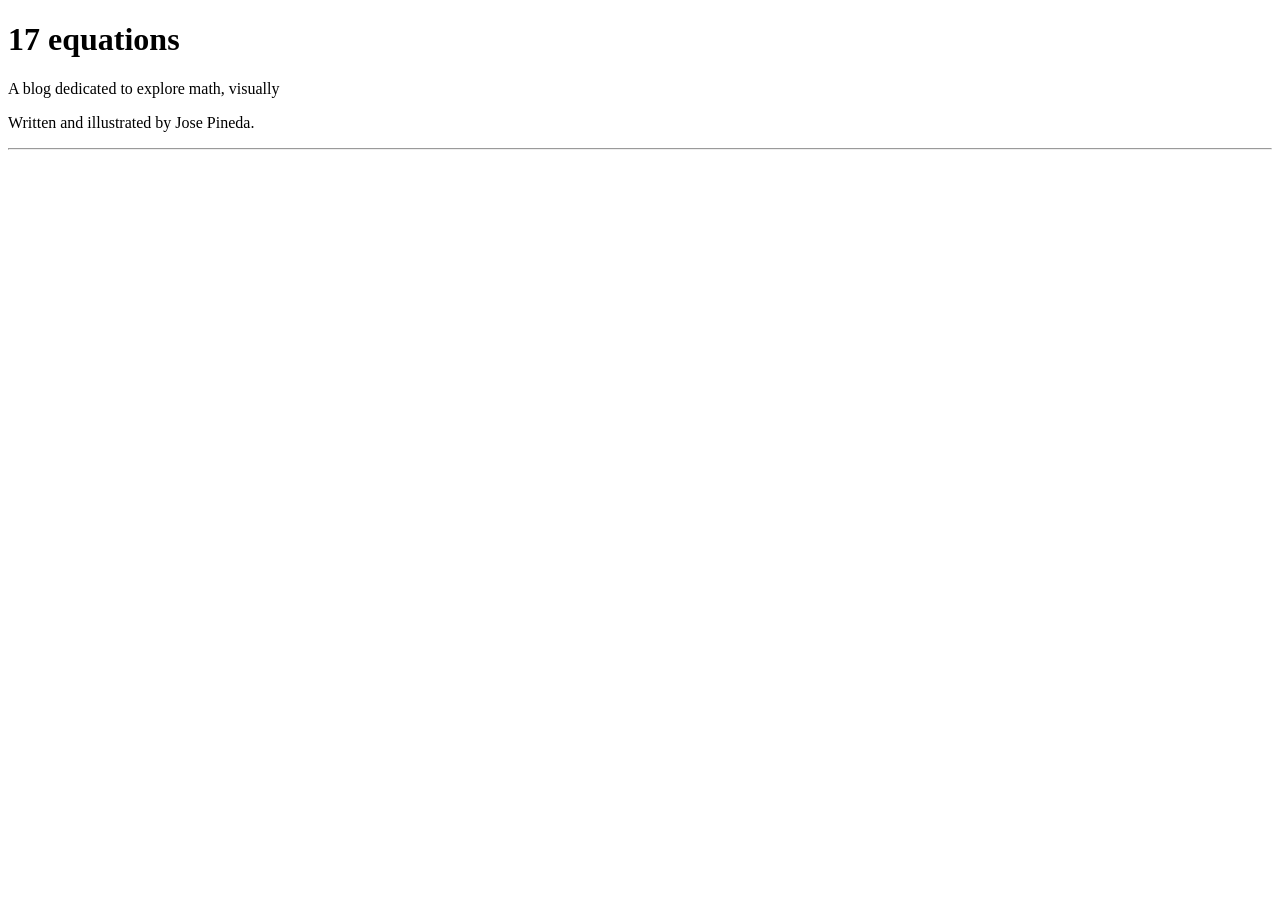
==== index.html @ a9cfc446 "Add project skeleton" ====
<!DOCTYPE html>
<html lang="en">
<head>
    <meta charset="UTF-8">
    <meta name="viewport" content="width=device-width, initial-scale=1.0">
    <title>Document</title>
    <link rel="stylesheets" href="./style.css">
</head>

<body>
    <header>
        <h1>17 equations</h1>
        <p> A blog dedicated to explore math, visually</p>
        <p>Written and illustrated by Jose Pineda.</p>
        <hr></hr>
    </header>
    <main>
        
    </main>
</body>
</html>
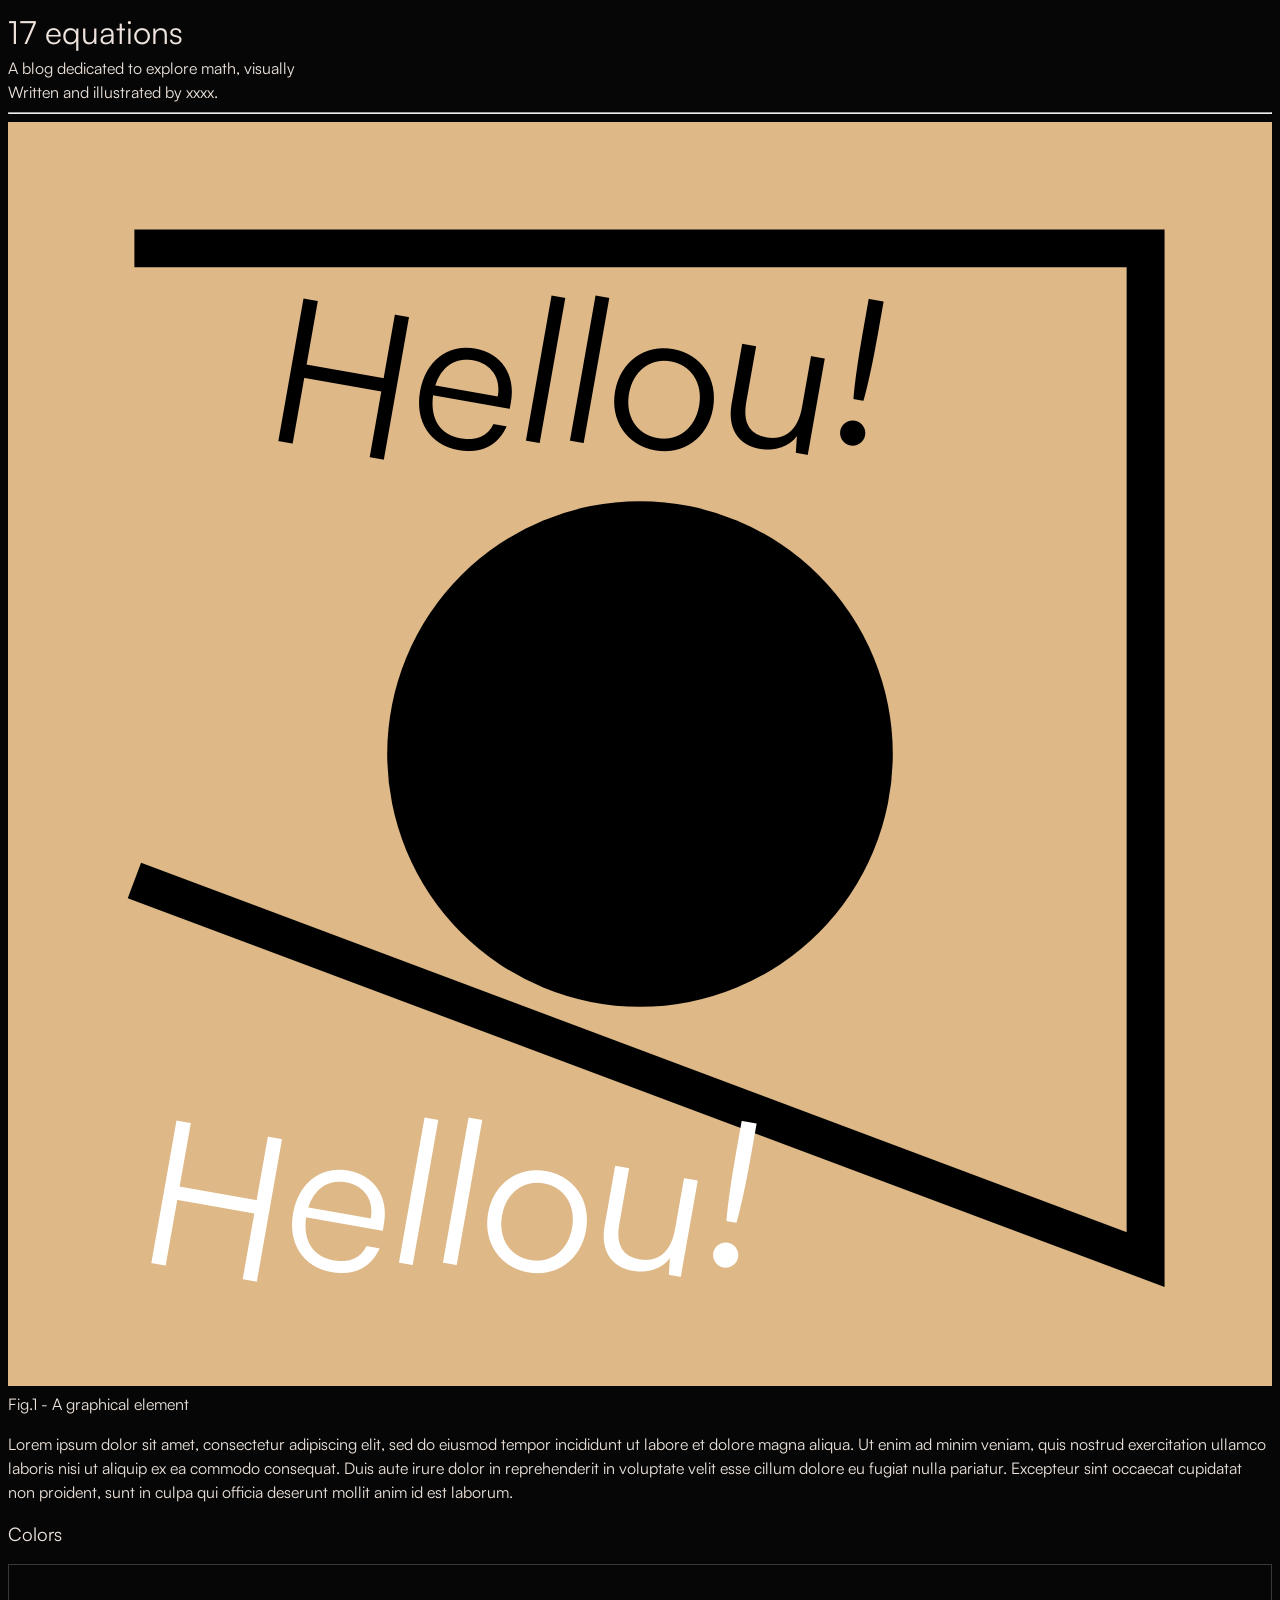
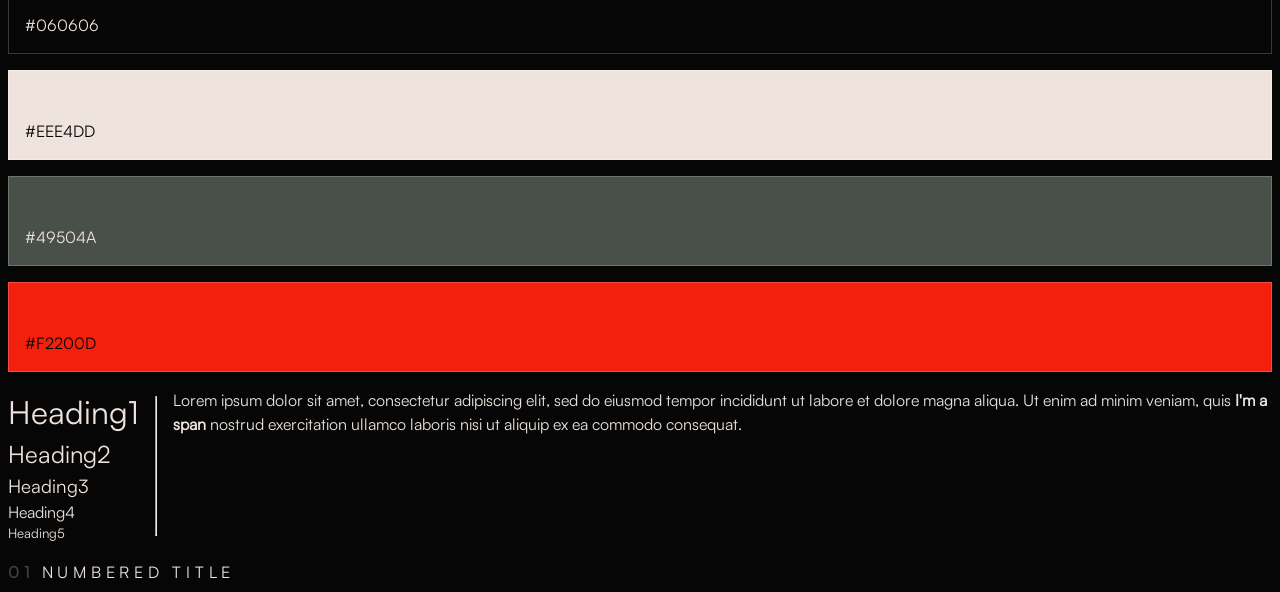
==== commit 9df1889e: "updating design system" ====
--- a/index.html
+++ b/index.html
@@ -4,18 +4,73 @@
     <meta charset="UTF-8">
     <meta name="viewport" content="width=device-width, initial-scale=1.0">
     <title>Document</title>
-    <link rel="stylesheets" href="./style.css">
+    <link rel="stylesheet" href="./style.css">
 </head>
 
 <body>
     <header>
         <h1>17 equations</h1>
         <p> A blog dedicated to explore math, visually</p>
-        <p>Written and illustrated by Jose Pineda.</p>
+        <p>Written and illustrated by xxxx.</p>
         <hr></hr>
     </header>
-    <main>
-        
+    <main class="grid">
+        <figure>
+            <svg xmlns="http://www.w3.org/2000/svg" viewBox="0 0 100 100">
+                <rect x=0 y=0 width=100 height=100 fill="burlywood"/>
+                <path d="M 10 10 H 90 V 90 L 10 60" fill="transparent" stroke="black" stroke-width="3"/>
+                <circle cx=50 cy=50 r=20 class="svg-circle"/>
+                <g class="svg-text-group">
+                <text x="20" y="25" rotate="10" id="hello-text">Hellou!</text>
+                <use href="#hello-text" x="-10" y="65" fill="white"/>
+                </g>
+            </svg>
+            <figcaption>Fig.1 - A graphical element</figcaption>
+        </figure>
+
+        <p>
+            Lorem ipsum dolor sit amet, consectetur adipiscing elit, sed do eiusmod
+            tempor incididunt ut labore et dolore magna aliqua. Ut enim ad minim
+            veniam, quis nostrud exercitation ullamco laboris nisi ut aliquip ex
+            ea commodo consequat. Duis aute irure dolor in reprehenderit in 
+            voluptate velit esse cillum dolore eu fugiat nulla pariatur. 
+            Excepteur sint occaecat cupidatat non proident, sunt in culpa 
+            qui officia deserunt mollit anim id est laborum.
+        </p>
+
+        <div class="grid">
+            <h3>Colors</h3>
+            <div class="bg-dark text-white" style="padding: 3rem 1rem 1rem; border: 1px solid rgba(255, 255, 255, 0.2)">
+                #060606
+            </div>
+            <div class="bg-white text-dark" style="padding: 3rem 1rem 1rem; border: 1px solid rgba(255, 255, 255, 0.2)">
+                #EEE4DD
+            </div>
+            <div class="bg-accent01 text-white" style="padding: 3rem 1rem 1rem; border: 1px solid rgba(255, 255, 255, 0.2)">
+                #49504A
+            </div>
+            <div class="bg-accent02 text-dark" style="padding: 3rem 1rem 1rem; border: 1px solid rgba(255, 255, 255, 0.2)">
+                #F2200D
+            </div>
+        </div>
+
+        <div class="flex">
+            <div>
+                <h1>Heading1</h1>
+                <h2>Heading2</h2>
+                <h3>Heading3</h3>
+                <h4>Heading4</h4>
+                <h5>Heading5</h5>
+            </div>
+            <hr></hr>
+            <div>
+                <p>Lorem ipsum dolor sit amet, consectetur adipiscing elit, sed do eiusmod tempor incididunt ut labore et dolore magna aliqua. Ut enim ad minim veniam, quis<span> I'm a span </span>nostrud exercitation ullamco laboris nisi ut aliquip ex ea commodo consequat.</p>
+            </div>
+        </div>
+
+        <div>
+            <p class="numbered-title"> <span>01</span>numbered title</p>
+        </div>
     </main>
 </body>
 </html>
--- a/style.css
+++ b/style.css
@@ -0,0 +1,190 @@
+@import url('./css/satoshi.css');
+
+/* ------------------- */
+/* Custom properties   */
+/* ------------------- */
+
+:root {
+    --clr-dark: 0 0% 2.5%;
+    --clr-accent01: 130 5% 30%;
+    --clr-accent02: 5 90% 50%;
+    --clr-white: 25 32% 90%;
+
+    /* font-sizes */
+    --fs-900: clamp(5rem, 8vw + 1rem, 9.375rem);
+    --fs-800: 3.5rem;
+    --fs-700: 1.5rem;
+    --fs-600: 1rem;
+    --fs-500: 1rem;
+    --fs-400: 0.9375rem;
+    --fs-300: 1rem;
+    --fs-200: 0.875rem;
+
+    /* font families */
+    --ff-satoshi: 'Satoshi-Regular', sans-serif;
+
+}
+
+/* ------------------- */
+/* Reset               */
+/* ------------------- */
+
+/* https://piccalil.li/blog/a-modern-css-reset/ */
+
+/* Box sizing */
+*,
+*::before,
+*::after {
+    box-sizing: border-box;
+}
+
+/* Reset margins */
+body,
+h1,
+h2,
+h3,
+h4,
+h5,
+p,
+figure,
+picture {
+    margin: 0; 
+}
+
+h1,
+h2,
+h3,
+h4,
+h5,
+h6,
+p {
+    font-weight: 400;
+}
+
+/* set up the body */
+body {
+    background-color: hsl( var(--clr-dark) );
+    color: hsl( var(--clr-white) );
+    font-family: var(--ff-satoshi);
+    font-size: var(--fs-500);
+    line-height: 1.5;
+    min-height: 100vh;
+    padding: 0.5em;
+}
+
+/* make images easier to work with */
+img,
+picture {
+    max-width: 100%;
+    display: block;
+}
+
+/* make form elements easier to work with */
+input,
+button,
+textarea,
+select {
+    font: inherit;
+}
+
+/* remove animations for people who've turned them off */
+@media (prefers-reduced-motion: reduce) {  
+  *,
+  *::before,
+  *::after {
+    animation-duration: 0.01ms !important;
+    animation-iteration-count: 1 !important;
+    transition-duration: 0.01ms !important;
+    scroll-behavior: auto !important;
+  }
+}
+
+/* ------------------- */
+/* Utility classes     */
+/* ------------------- */
+
+.flex {
+    display: flex;
+    gap: var(--gap, 1rem);
+}
+
+.grid {
+    display: grid;
+    gap: var(--gap, 1rem);
+}
+
+.flow > *:where(:not(:first-child)){
+    margin-top: 1rem;
+}
+
+.container {
+    padding-inline: 2em;
+    margin-inline: auto;
+    max-width: 80rem;
+}
+
+.sr-only {
+  position: absolute; 
+  width: 1px;
+  height: 1px;
+  padding: 0;
+  margin: -1px; 
+  overflow: hidden;
+  clip: rect(0, 0, 0, 0);
+  white-space: nowrap; /* added line */
+  border: 0;
+}
+
+/* colors */
+
+.bg-dark { background-color: hsl( var(--clr-dark) );}
+.bg-accent01 { background-color: hsl( var(--clr-accent01) );}
+.bg-accent02 { background-color: hsl( var(--clr-accent02) );}
+.bg-white { background-color: hsl( var(--clr-white) );}
+
+.text-dark { color: hsl( var(--clr-dark) );}
+.text-accent01 { color: hsl( var(--clr-accent01) );}
+.text-accent02 { color: hsl( var(--clr-accent02) );}
+.text-white { color: hsl( var(--clr-white) );}
+
+/* typography */
+
+.ff-satoshi { font-family: var(--ff-satoshi); }
+
+.letter-spacing-1 { letter-spacing: 4.75px; } 
+.letter-spacing-2 { letter-spacing: 2.7px; } 
+.letter-spacing-3 { letter-spacing: 2.35px; } 
+.uppercase { text-transform: uppercase; }
+
+.fs-900 { font-size: var(--fs-900); }
+.fs-800 { font-size: var(--fs-800); }
+.fs-700 { font-size: var(--fs-700); }
+.fs-600 { font-size: var(--fs-600); }
+.fs-500 { font-size: var(--fs-500); }
+.fs-400 { font-size: var(--fs-400); }
+.fs-300 { font-size: var(--fs-300); }
+.fs-200 { font-size: var(--fs-200); }
+
+.fs-900,
+.fs-800,
+.fs-700,
+.fs-600 {
+    line-height: 1.1;
+}
+
+.numbered-title {
+    font-family: var(--ff-satoshi);
+    font-size: var(--fs-500);
+    text-transform: uppercase;
+    letter-spacing: 4.75px;
+}
+
+.numbered-title span {
+    margin-right: .5em;
+    font-weight: 700;
+    color: hsl( var(--clr-white) / .25);
+}
+
+p span {
+    font-weight: 600;
+}
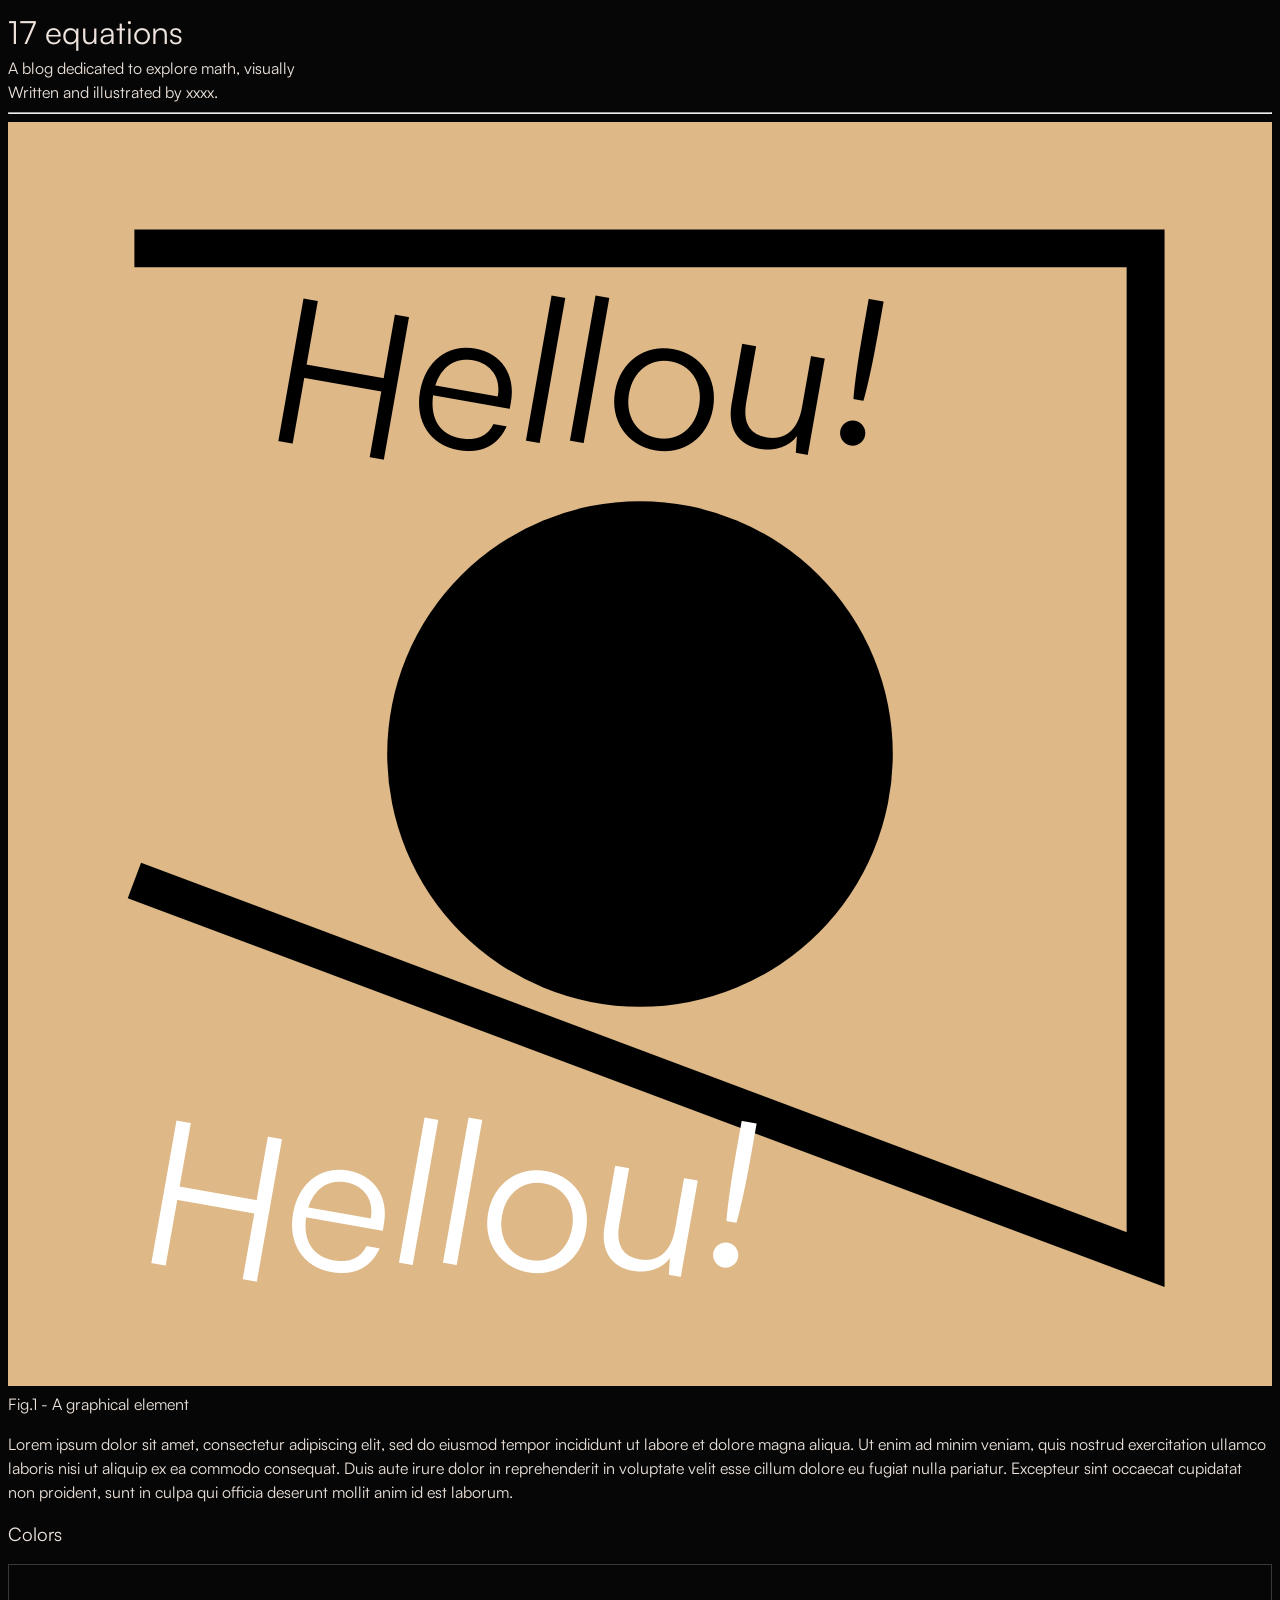
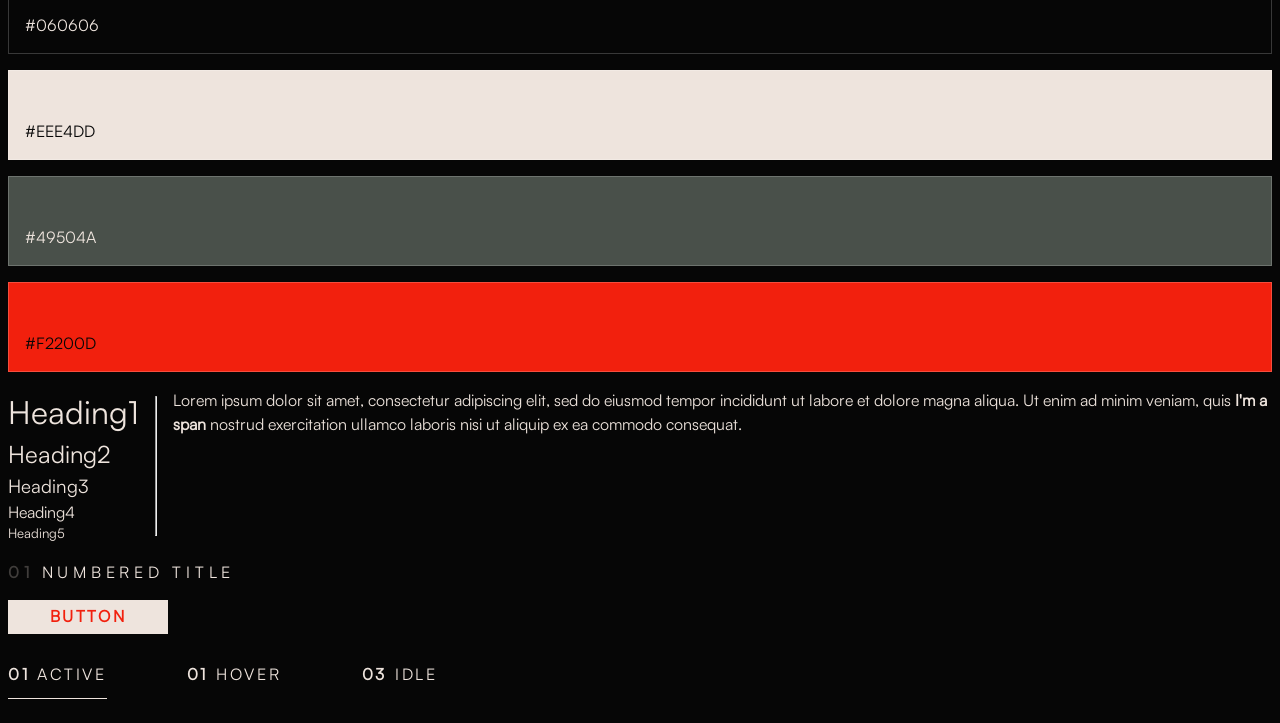
==== commit 33d114bd: "Add standard button and navbar to the design system" ====
--- a/index.html
+++ b/index.html
@@ -71,6 +71,24 @@
         <div>
             <p class="numbered-title"> <span>01</span>numbered title</p>
         </div>
+
+        <div>
+            <a href="#" class="standard-button letter-spacing-3 uppercase fs-600 bg-white text-accent02">Button</a>
+        </div>
+
+        <div>
+            <nav>
+                <ul class="primary-navigation underline-indicators flex">
+                    <li class="active"><a class="uppercase text-white letter-spacing-2" href="#"><span>01</span>Active</a></li>
+                    <li class="hover"><a class="uppercase text-white letter-spacing-2" href="#"><span>01</span>Hover</a></li>
+                    <li class="idle"><a class="uppercase text-white letter-spacing-2" href="#"><span>03</span>Idle</a></li>
+                </ul>
+            </nav>
+        </div>
+
+        <div>
+            
+        </div>
     </main>
 </body>
 </html>
--- a/style.css
+++ b/style.css
@@ -188,3 +188,55 @@
 p span {
     font-weight: 600;
 }
+
+/* ------------------- */
+/* Components         */
+/* ------------------- */
+
+.standard-button {
+    display: grid;
+    place-items: center;
+    padding: .5em 1em;
+    text-decoration: none;
+    width: 10em;
+    font-weight: 700;
+}
+
+.standard-button:hover{
+    background-color: hsl(var(--clr-accent02));
+    color: hsl(var(--clr-white));
+    transform: scale(1.05);
+    transition: transform  100ms ease-in-out;
+}
+
+.primary-navigation{
+    --gap: 5rem;
+    list-style: none;
+    padding: 0;
+    margin: 0;
+}
+
+.primary-navigation a {
+    text-decoration: none;
+}
+
+.primary-navigation a > span {
+    font-weight: 800;
+    margin-right: .5em;
+}
+
+.underline-indicators > * {
+    padding: var(--underline-gap, 0.75rem) 0;
+    border-bottom: .1rem solid hsl(var(--clr-white)/0);
+}
+
+.underline-indicators > *:hover,
+.underline-indicators > *:focus{
+    border-color: hsl( var(--clr-white) / .5);
+}
+
+.underline-indicators > .active{
+    border-color: hsl( var(--clr-white) / 1);
+}
+
+/* Hour course 1:44h */
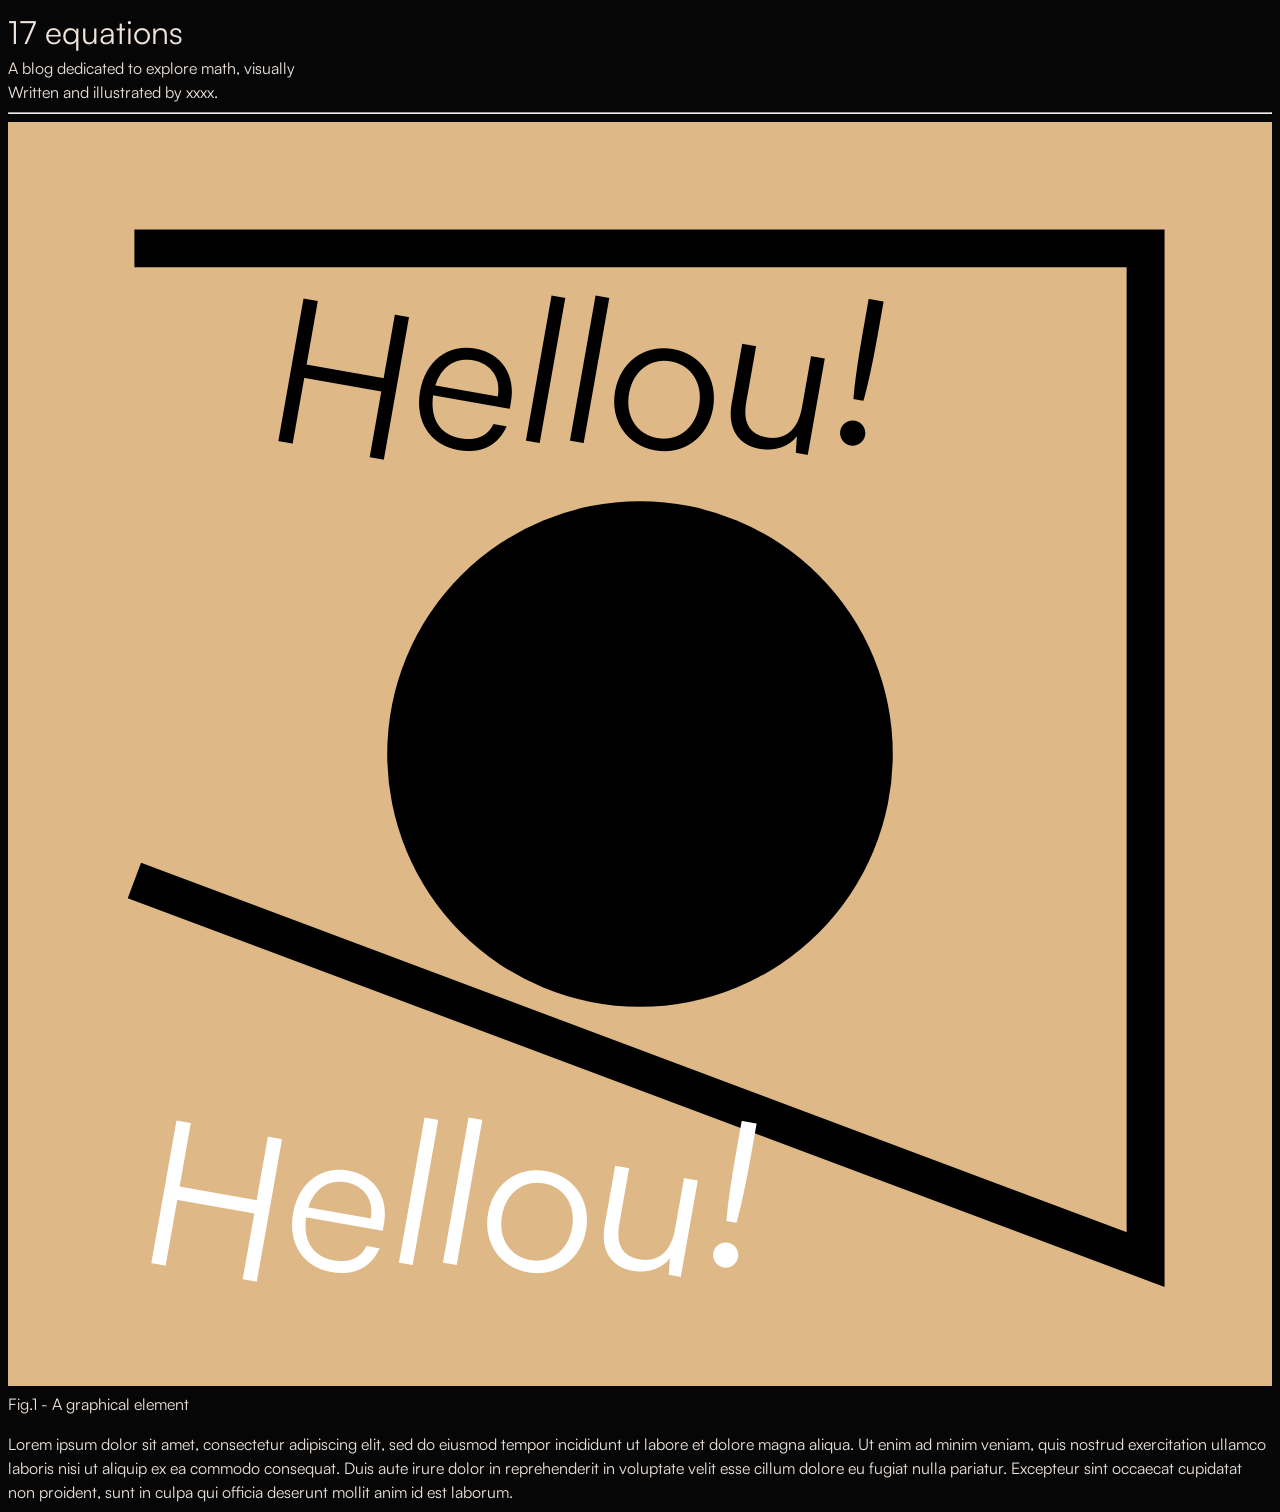
==== commit 7449e322: "prepared a base for the design system" ====
--- a/index.html
+++ b/index.html
@@ -37,58 +37,6 @@
             Excepteur sint occaecat cupidatat non proident, sunt in culpa 
             qui officia deserunt mollit anim id est laborum.
         </p>
-
-        <div class="grid">
-            <h3>Colors</h3>
-            <div class="bg-dark text-white" style="padding: 3rem 1rem 1rem; border: 1px solid rgba(255, 255, 255, 0.2)">
-                #060606
-            </div>
-            <div class="bg-white text-dark" style="padding: 3rem 1rem 1rem; border: 1px solid rgba(255, 255, 255, 0.2)">
-                #EEE4DD
-            </div>
-            <div class="bg-accent01 text-white" style="padding: 3rem 1rem 1rem; border: 1px solid rgba(255, 255, 255, 0.2)">
-                #49504A
-            </div>
-            <div class="bg-accent02 text-dark" style="padding: 3rem 1rem 1rem; border: 1px solid rgba(255, 255, 255, 0.2)">
-                #F2200D
-            </div>
-        </div>
-
-        <div class="flex">
-            <div>
-                <h1>Heading1</h1>
-                <h2>Heading2</h2>
-                <h3>Heading3</h3>
-                <h4>Heading4</h4>
-                <h5>Heading5</h5>
-            </div>
-            <hr></hr>
-            <div>
-                <p>Lorem ipsum dolor sit amet, consectetur adipiscing elit, sed do eiusmod tempor incididunt ut labore et dolore magna aliqua. Ut enim ad minim veniam, quis<span> I'm a span </span>nostrud exercitation ullamco laboris nisi ut aliquip ex ea commodo consequat.</p>
-            </div>
-        </div>
-
-        <div>
-            <p class="numbered-title"> <span>01</span>numbered title</p>
-        </div>
-
-        <div>
-            <a href="#" class="standard-button letter-spacing-3 uppercase fs-600 bg-white text-accent02">Button</a>
-        </div>
-
-        <div>
-            <nav>
-                <ul class="primary-navigation underline-indicators flex">
-                    <li class="active"><a class="uppercase text-white letter-spacing-2" href="#"><span>01</span>Active</a></li>
-                    <li class="hover"><a class="uppercase text-white letter-spacing-2" href="#"><span>01</span>Hover</a></li>
-                    <li class="idle"><a class="uppercase text-white letter-spacing-2" href="#"><span>03</span>Idle</a></li>
-                </ul>
-            </nav>
-        </div>
-
-        <div>
-            
-        </div>
     </main>
 </body>
 </html>
--- a/style.css
+++ b/style.css
@@ -6,7 +6,7 @@
 
 :root {
     --clr-dark: 0 0% 2.5%;
-    --clr-accent01: 130 5% 30%;
+    --clr-accent01: 25 0% 25%;
     --clr-accent02: 5 90% 50%;
     --clr-white: 25 32% 90%;
 
@@ -182,7 +182,7 @@
 .numbered-title span {
     margin-right: .5em;
     font-weight: 700;
-    color: hsl( var(--clr-white) / .25);
+    color: hsl( var(--clr-accent01));
 }
 
 p span {
@@ -204,7 +204,7 @@
 
 .standard-button:hover{
     background-color: hsl(var(--clr-accent02));
-    color: hsl(var(--clr-white));
+    color: hsl(var(--clr-accent01));
     transform: scale(1.05);
     transition: transform  100ms ease-in-out;
 }
@@ -227,16 +227,40 @@
 
 .underline-indicators > * {
     padding: var(--underline-gap, 0.75rem) 0;
+    background-color: hsl( var(--clr-dark)/0);
+    border: 0;
     border-bottom: .1rem solid hsl(var(--clr-white)/0);
 }
 
 .underline-indicators > *:hover,
 .underline-indicators > *:focus{
-    border-color: hsl( var(--clr-white) / .5);
+    border-color: hsl( var(--clr-accent01));
 }
 
 .underline-indicators > .active{
-    border-color: hsl( var(--clr-white) / 1);
-}
-
-/* Hour course 1:44h */
+    border-color: hsl( var(--clr-accent02));
+}
+
+.tab-list{
+    --gap: 2rem;
+}
+
+.dot-indicators > * {
+    cursor: pointer;
+    border: 0;
+    border-radius: 50%;
+    aspect-ratio: 1/1;
+    padding: .25em;
+    background-color: hsl( var(--clr-accent01));
+}
+
+.dot-indicators > *:hover,
+.dot-indicators > *:focus {
+    background-color: hsl( var(--clr-accent02));
+    transform: scale(1.2);
+    transition: transform  25ms ease-in-out;
+}
+
+dot-indicators > [aria-selected="true"]{
+    background-color: hsl( var(--clr-accent02));
+}
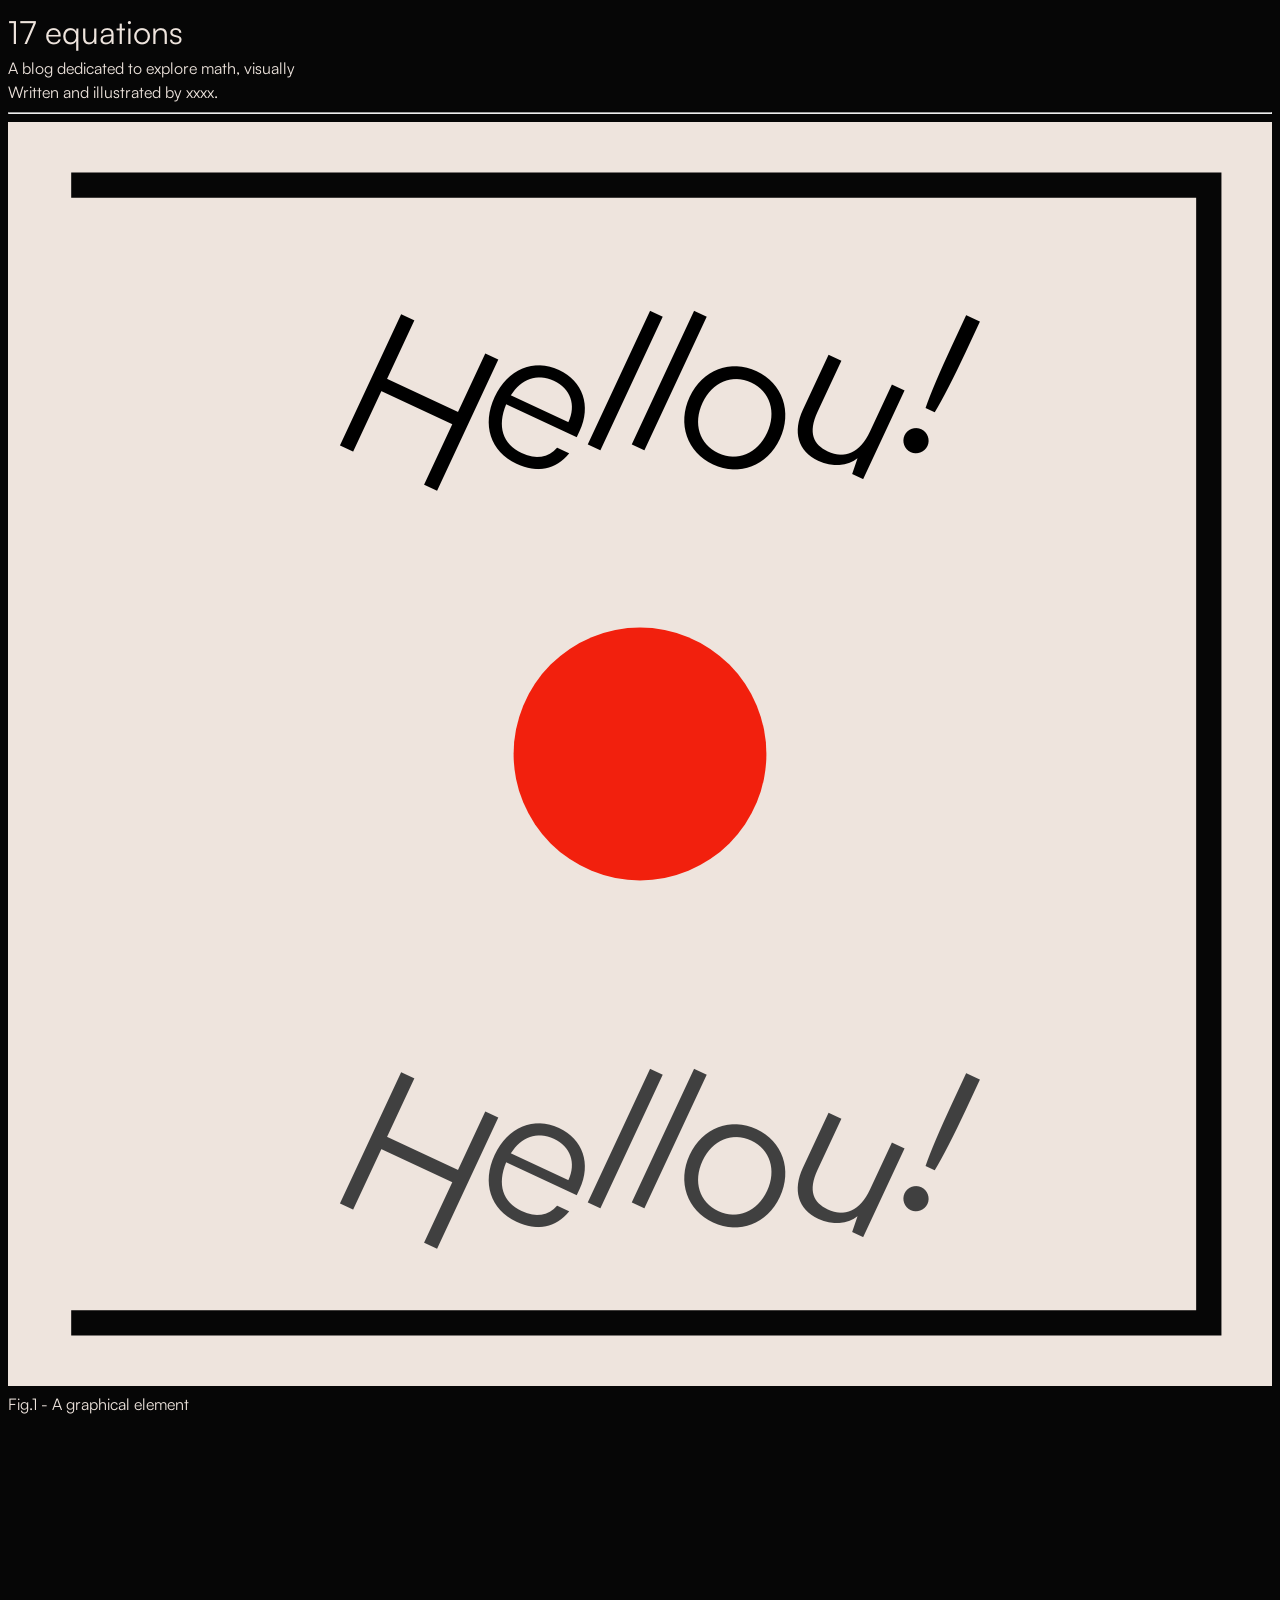
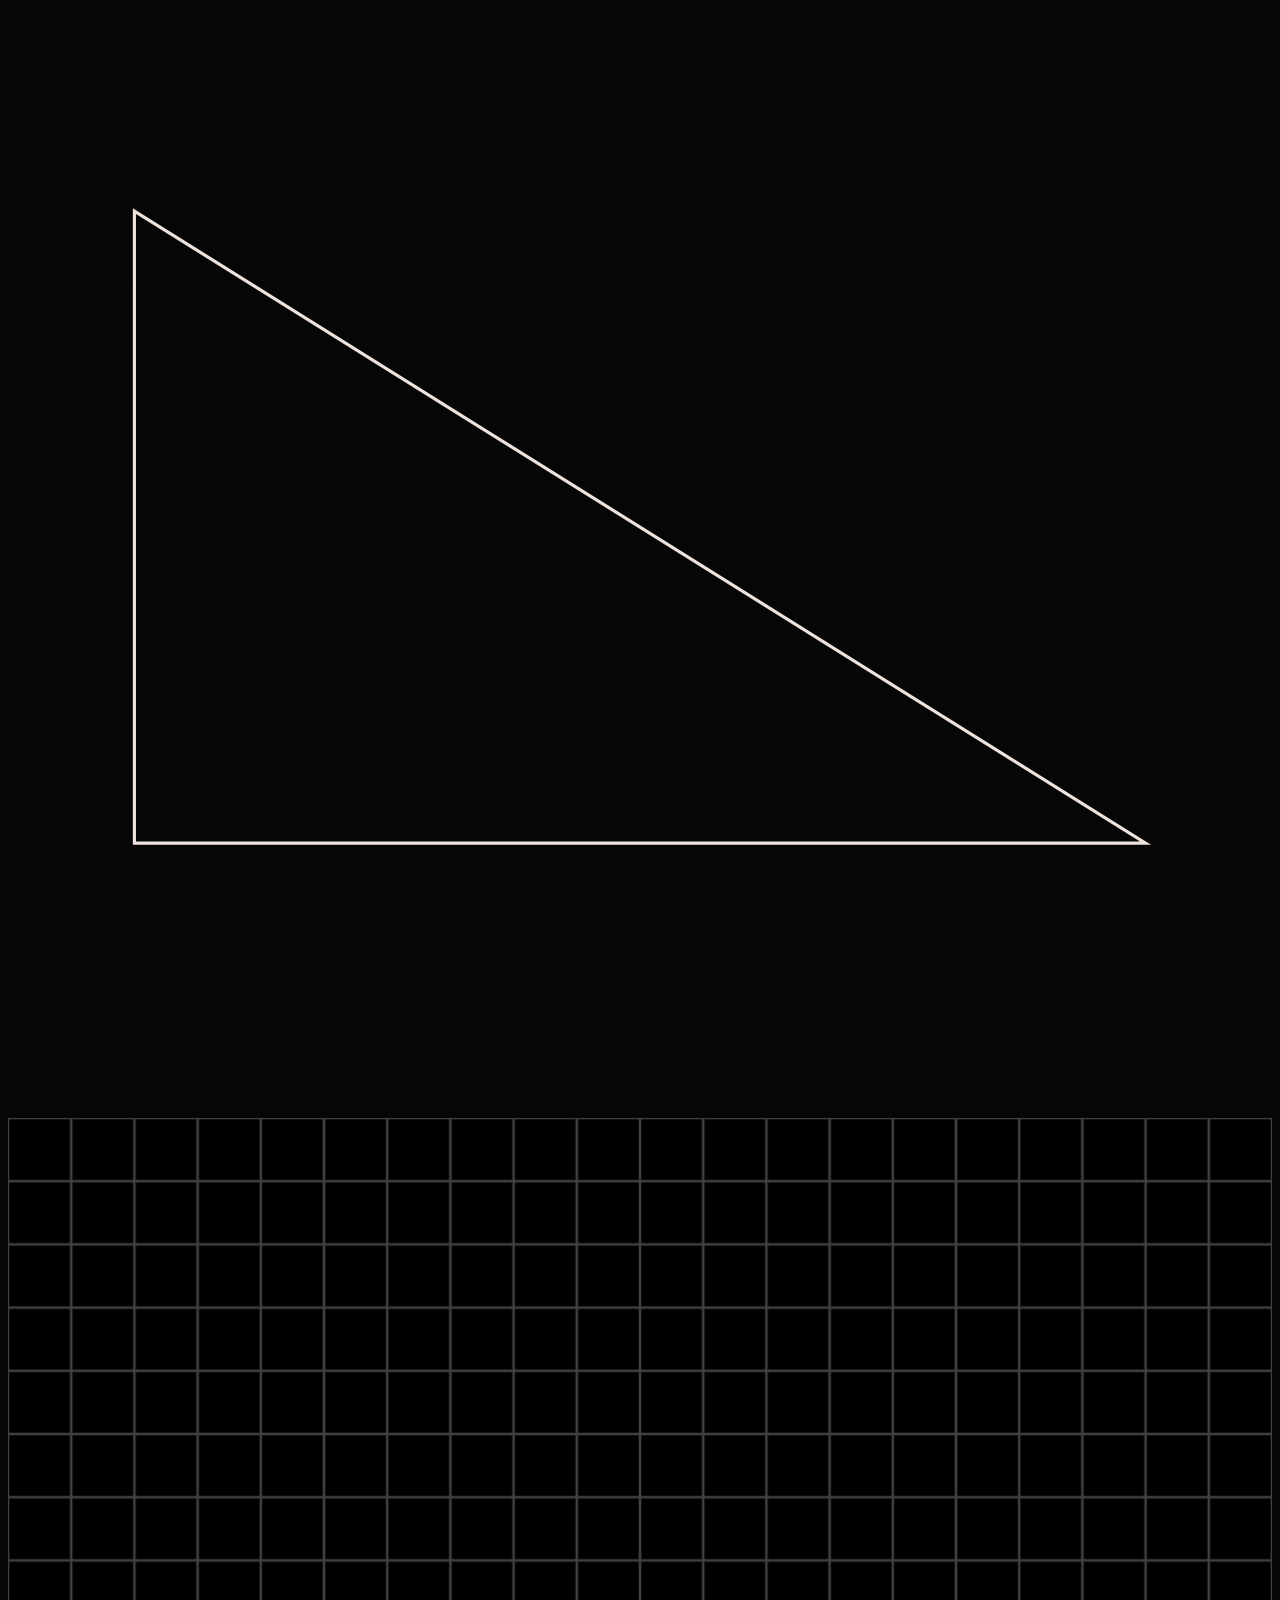
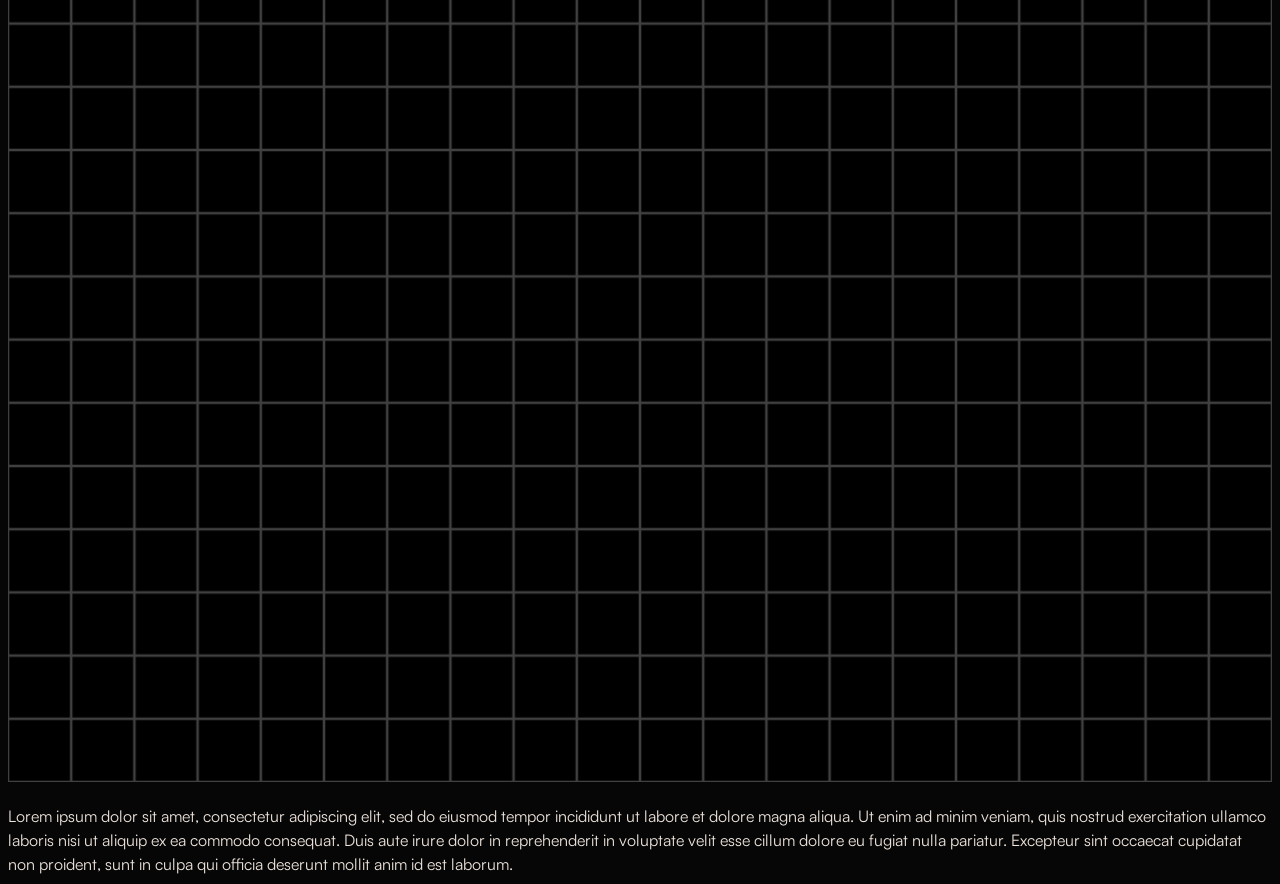
==== commit 99b71d40: "created a grid element with inline svg" ====
--- a/index.html
+++ b/index.html
@@ -17,17 +17,43 @@
     <main class="grid">
         <figure>
             <svg xmlns="http://www.w3.org/2000/svg" viewBox="0 0 100 100">
-                <rect x=0 y=0 width=100 height=100 fill="burlywood"/>
-                <path d="M 10 10 H 90 V 90 L 10 60" fill="transparent" stroke="black" stroke-width="3"/>
-                <circle cx=50 cy=50 r=20 class="svg-circle"/>
+                <rect x=0 y=0 width=100 height=100 fill="hsl( var(--clr-white))"/>
+                <path d="M 05 05 H 95 V 95 L 05 95" fill="transparent" stroke="hsl( var(--clr-dark))" stroke-width="2"/>
+                <circle cx=50 cy=50 r=10 class="svg-circle" fill="hsl( var(--clr-accent02))"/>
                 <g class="svg-text-group">
-                <text x="20" y="25" rotate="10" id="hello-text">Hellou!</text>
-                <use href="#hello-text" x="-10" y="65" fill="white"/>
+                <text x="25" y="25" rotate="25" id="hello-text">Hellou!</text>
+                <use href="#hello-text" x="0" y="60" fill="hsl( var(--clr-accent01))"/>
                 </g>
             </svg>
             <figcaption>Fig.1 - A graphical element</figcaption>
         </figure>
 
+        <figure>
+            <svg viewBox="0 0 100 100">
+                <g class="triangle">
+                    <rect x=0 y=0 width=100 height=100 fill="hsl( var(--clr-accent01))" fill-opacity="0" />
+                    <polygon points="10,30 10,80 90,80"
+                        fill-opacity="0" 
+                        stroke="hsl( var(--clr-white))"
+                        stroke-opacity="1"
+                        stroke-width=".25"
+                        stroke-linejoin: round;
+                    />           
+                </g>
+            </svg>
+        </figure>
+
+        <figure>
+            <svg viewBox="0 0 100 100">
+                <g>
+                    <pattern id="pattern" width="5" height="5" patternUnits="userSpaceOnUse">
+                        <rect height="5" width="5"
+                        style="stroke:hsl( var(--clr-accent01)); stroke-width: 0.2px;"/>
+                    </pattern>
+                    <rect fill="url(#pattern)" width="100%" height="100%"/>
+                </g>
+            </svg>
+        </figure>
         <p>
             Lorem ipsum dolor sit amet, consectetur adipiscing elit, sed do eiusmod
             tempor incididunt ut labore et dolore magna aliqua. Ut enim ad minim
@@ -38,5 +64,6 @@
             qui officia deserunt mollit anim id est laborum.
         </p>
     </main>
+    <script src="code.js"></script>
 </body>
 </html>
--- a/style.css
+++ b/style.css
@@ -264,3 +264,7 @@
 dot-indicators > [aria-selected="true"]{
     background-color: hsl( var(--clr-accent02));
 }
+
+/*add feedback to the buttons, to differenciate
+the hover and the click*/ 
+
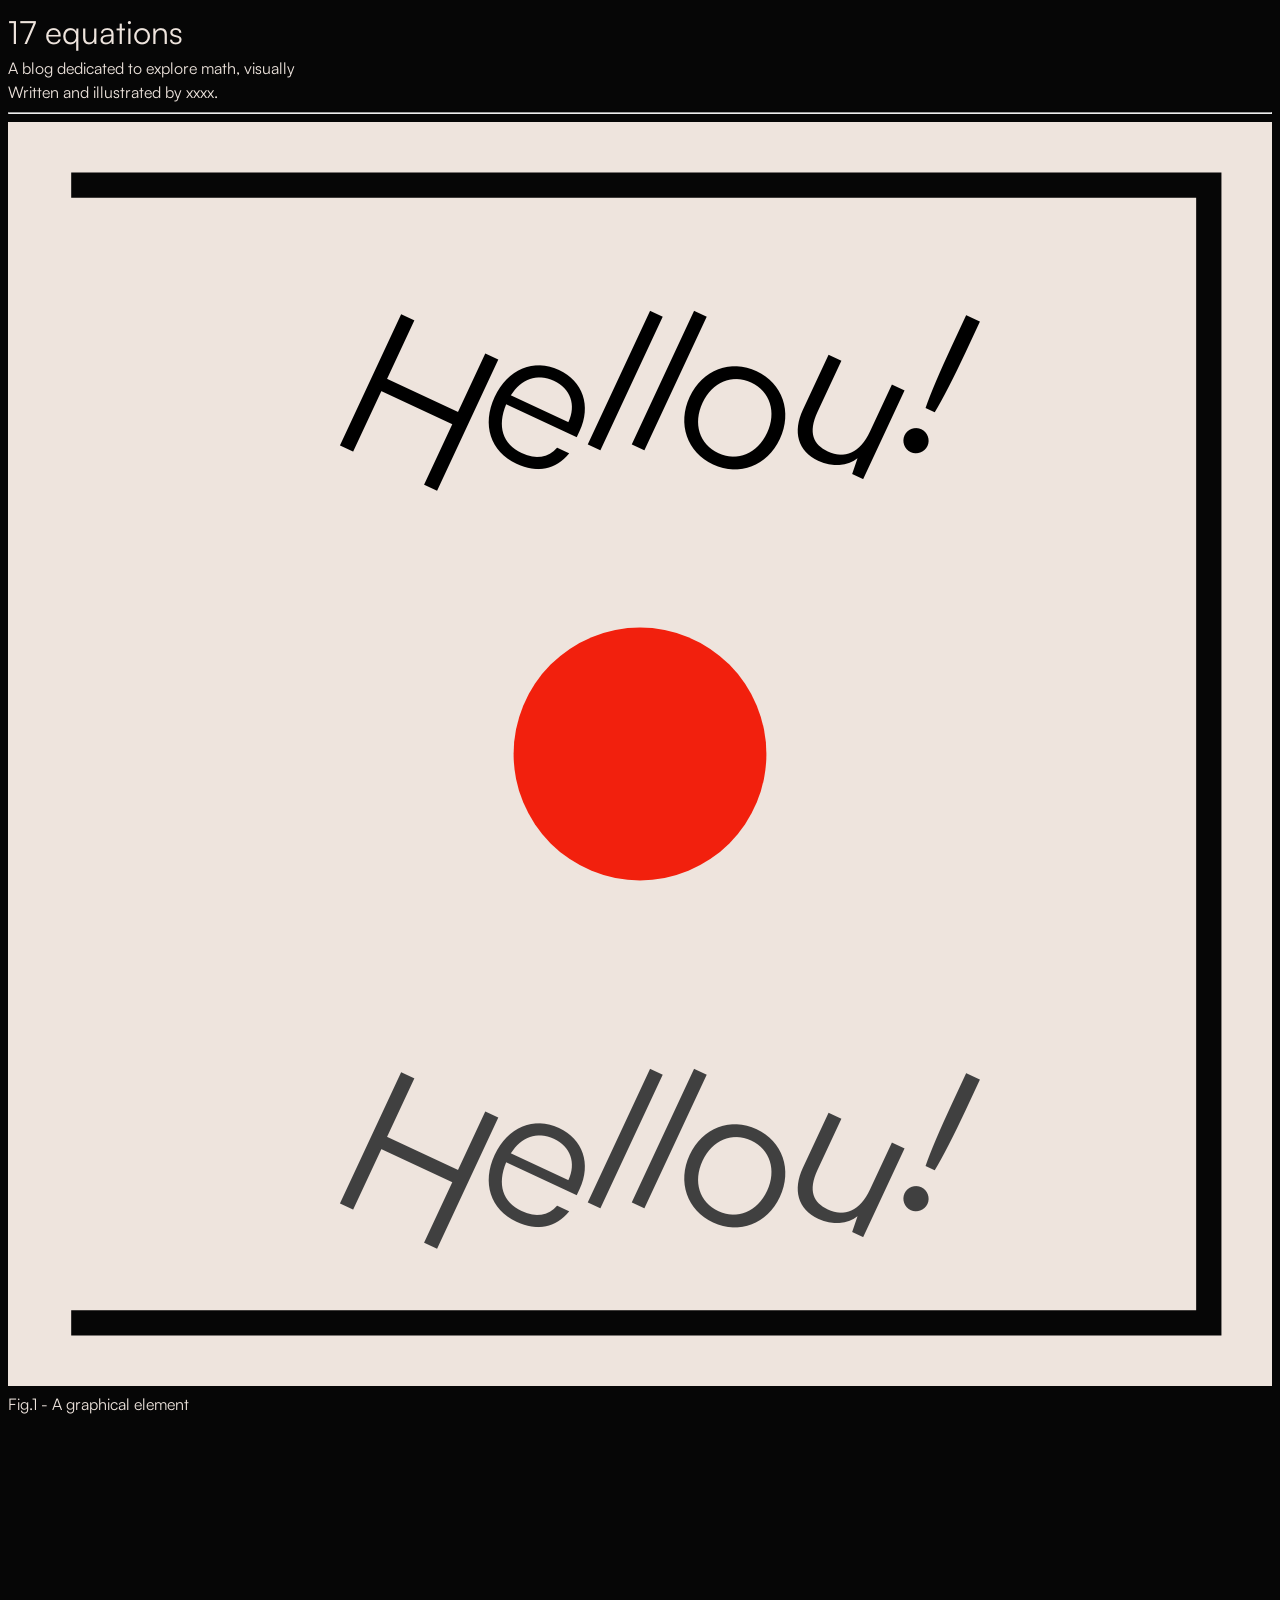
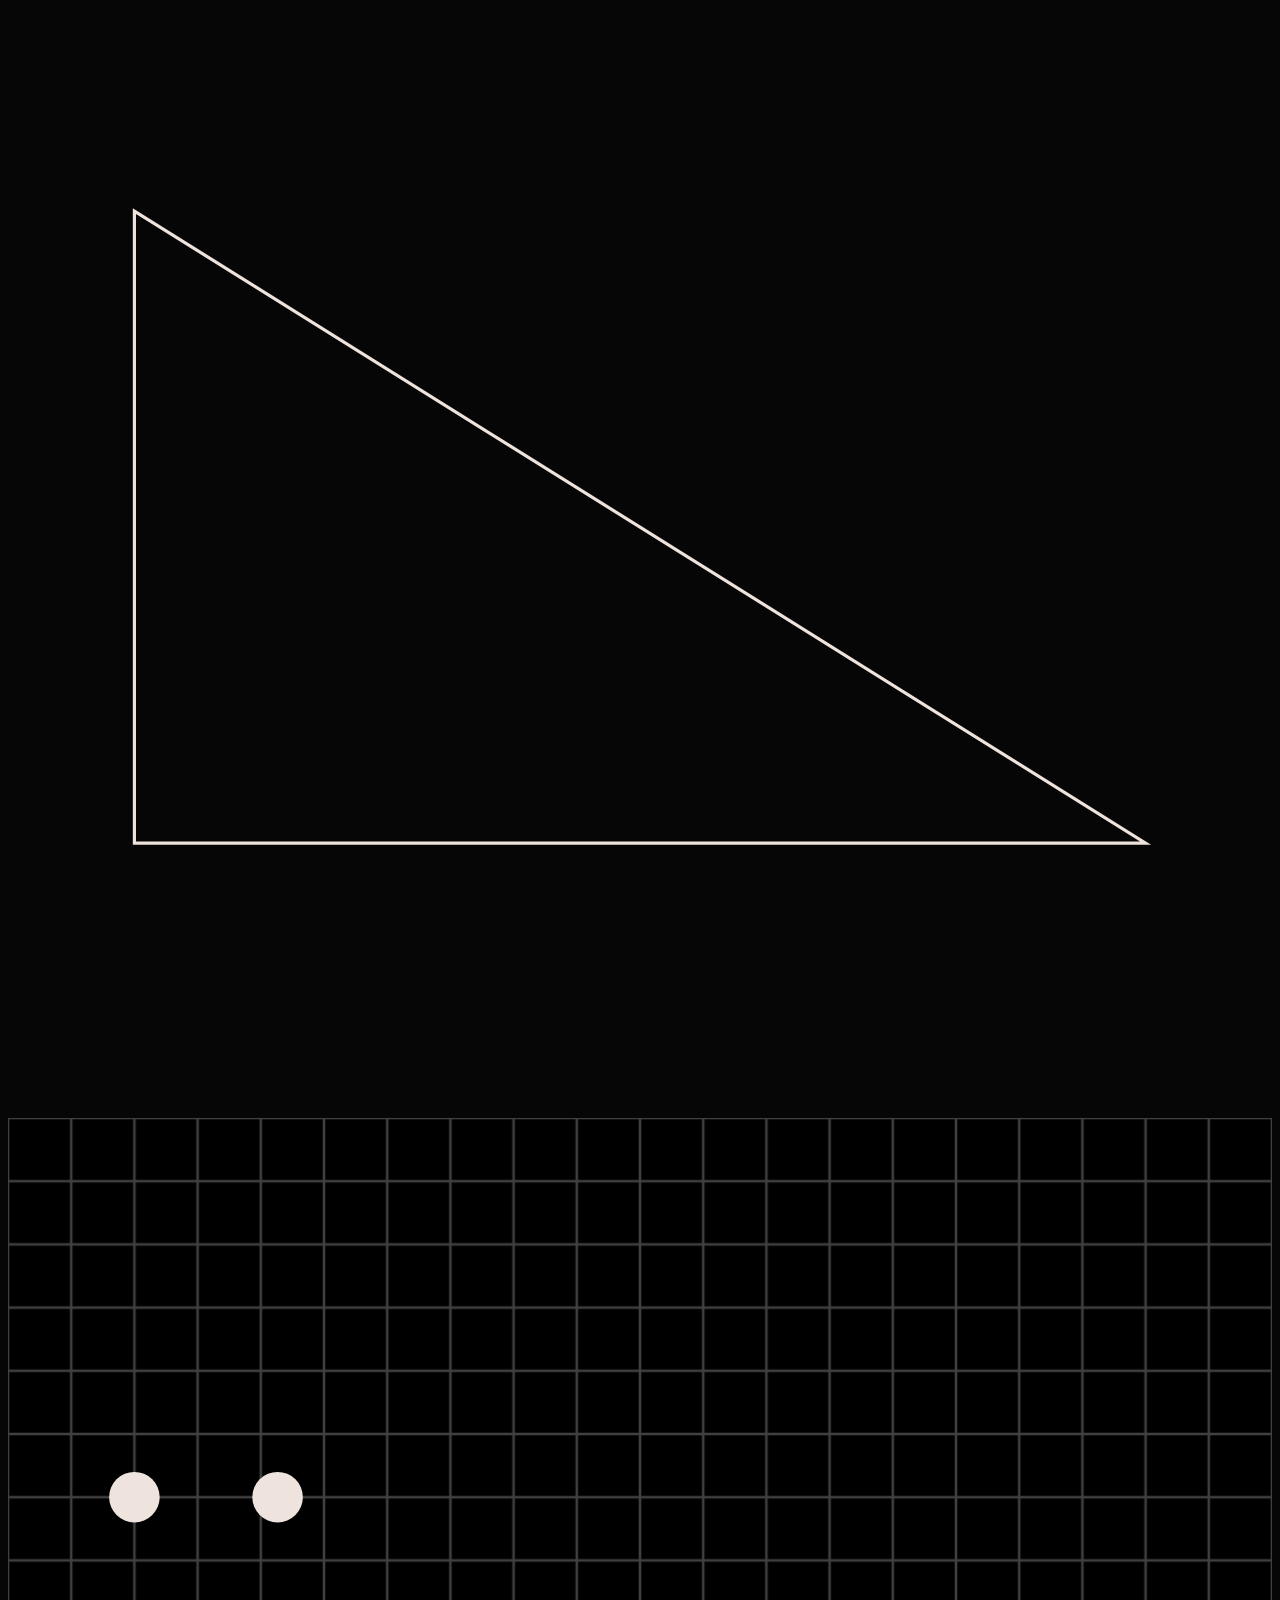
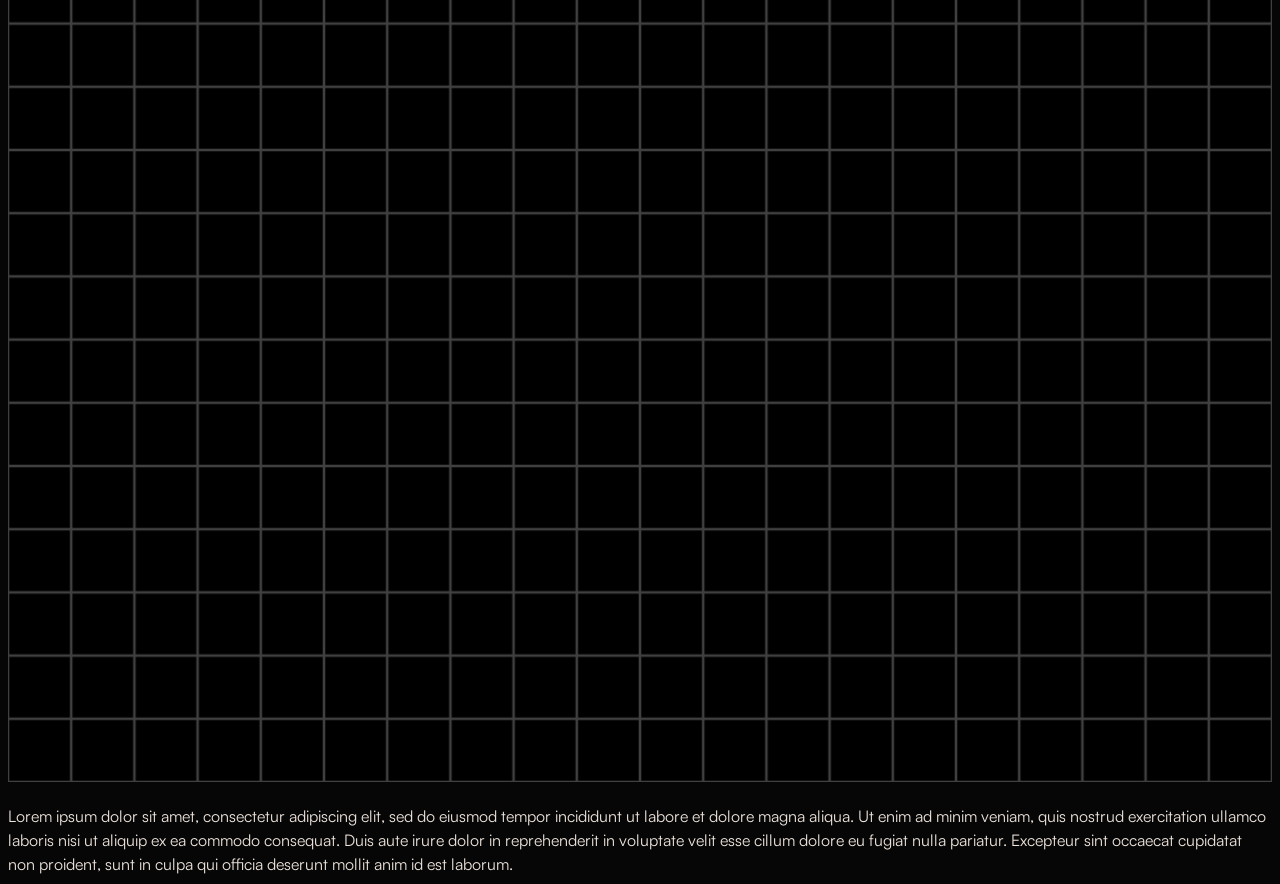
==== commit 161dff53: "improved visuals on the text" ====
--- a/index.html
+++ b/index.html
@@ -52,8 +52,36 @@
                     </pattern>
                     <rect fill="url(#pattern)" width="100%" height="100%"/>
                 </g>
+
+                <g>
+                    <circle cx="10" cy="30" r="2" style="stroke: none; fill: hsl( var(--clr-white));">
+
+                    </circle>
+                </g>
+                
+                <g>
+                    <circle cx="30" cy="30" r="2" style="stroke: none; fill: hsl( var(--clr-white));">
+                        <animate attributeName="cx" attributeType="XML"
+                                from="10"  to="90"
+                                begin="0s" dur="2s"
+                                fill="remove" repeatCount="indefinite"/>
+
+                    </circle>
+                </g>
+
+                <g>
+        
+                    <polygon points="10,30 90,30 10,30" 
+                        fill="none" 
+                        stroke="hsl( var(--clr-white))" 
+                        stroke-width="1" 
+                        stroke-dasharray="400" 
+                        stroke-dashoffset="400" 
+                        class="expand-line" />
+                </g>
             </svg>
         </figure>
+        
         <p>
             Lorem ipsum dolor sit amet, consectetur adipiscing elit, sed do eiusmod
             tempor incididunt ut labore et dolore magna aliqua. Ut enim ad minim
--- a/style.css
+++ b/style.css
@@ -134,7 +134,6 @@
   white-space: nowrap; /* added line */
   border: 0;
 }
-
 /* colors */
 
 .bg-dark { background-color: hsl( var(--clr-dark) );}
@@ -174,7 +173,7 @@
 
 .numbered-title {
     font-family: var(--ff-satoshi);
-    font-size: var(--fs-500);
+    color: hsl( var(--clr-white)/0.5);
     text-transform: uppercase;
     letter-spacing: 4.75px;
 }
@@ -250,14 +249,14 @@
     border: 0;
     border-radius: 50%;
     aspect-ratio: 1/1;
-    padding: .25em;
+    padding: .5em;
     background-color: hsl( var(--clr-accent01));
 }
 
 .dot-indicators > *:hover,
 .dot-indicators > *:focus {
     background-color: hsl( var(--clr-accent02));
-    transform: scale(1.2);
+    transform: scale(1.4);
     transition: transform  25ms ease-in-out;
 }
 
@@ -268,3 +267,23 @@
 /*add feedback to the buttons, to differenciate
 the hover and the click*/ 
 
+.top-padding{
+    padding-top: 1em;
+}
+
+
+
+/*animation*/
+
+.expand-line {
+  animation: drawSquare 8s linear infinite;
+}
+
+@keyframes drawSquare {
+  from {
+    stroke-dashoffset: 400;
+  }
+  to {
+    stroke-dashoffset: 0;
+  }
+}
